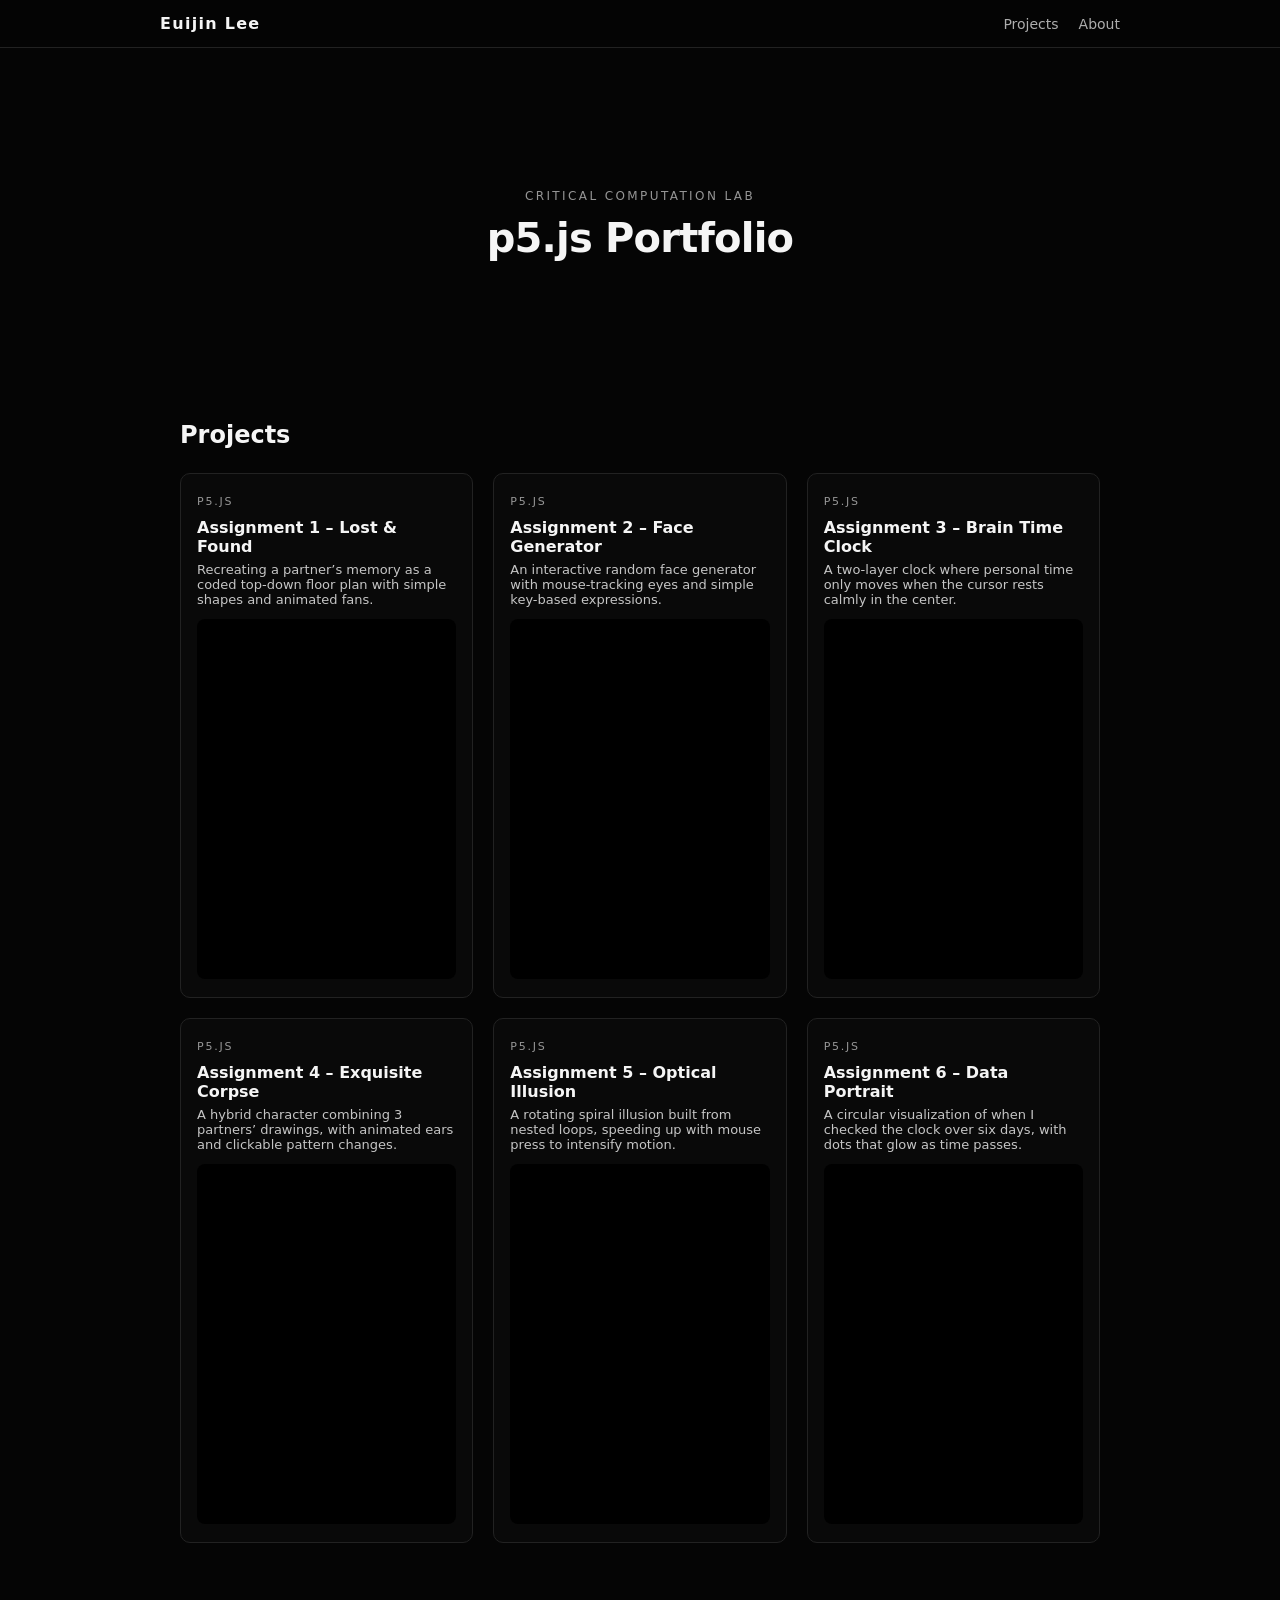
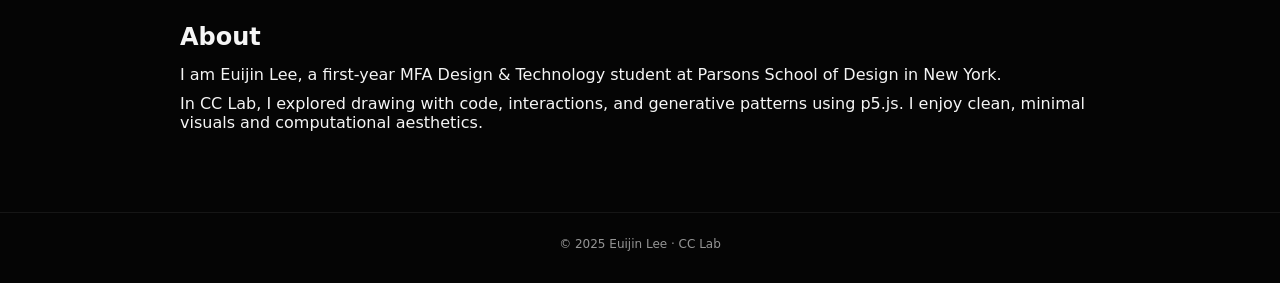
==== index.html @ 7b7f6042 "first commit" ====
<!DOCTYPE html>
<html lang="en">
<head>
    <meta charset="UTF-8" />
    <meta name="viewport" content="width=device-width, initial-scale=1.0" />
    <title>CC Lab Portfolio | Euijin Lee</title>
    <link rel="stylesheet" href="styles.css" />

    <style>
        .project-card {
            cursor: pointer;
            position: relative;
        }

        .project-card iframe {
            pointer-events: auto;
            z-index: 5;
            position: relative;
        }

        .project-card::after {
            content: "";
            position: absolute;
            inset: 0;
            z-index: 1;
        }

        .sketch-embed {
            position: relative;
            z-index: 10;
        }
        .sketch-embed iframe {
            position: relative;
            z-index: 20;
        }
    </style>

</head>

<body>
    <!-- NAVIGATION -->
    <header class="top-nav">
        <div class="nav-inner">
            <div class="nav-logo">Euijin Lee</div>
            <nav class="nav-links">
                <a href="#projects">Projects</a>
                <a href="#about">About</a>
            </nav>
        </div>
    </header>

    <main>
        <!-- HERO -->
        <section class="hero">
            <div class="hero-text">
                <p class="hero-label">Critical Computation Lab</p>
                <h1>p5.js Portfolio</h1>
            </div>
        </section>

        <!-- PROJECTS -->
        <section id="projects" class="section">
            <h2>Projects</h2>

            <div class="project-grid">

                <!-- ---------------- PROJECT 1 ---------------- -->
                <div class="project-card" data-link="project1.html">
                    <span class="project-tag">p5.js</span>
                    <h3>Assignment 1 – Lost & Found</h3>
                    <p>Recreating a partner’s memory as a coded top-down floor plan with simple shapes and animated fans.</p>

                    <div class="sketch-embed">
                        <iframe src="https://editor.p5js.org/leeeuij/full/jVUZoj_84"
                                width="100%" height="360" style="border:0;"></iframe>
                    </div>
                </div>

                <!-- ---------------- PROJECT 2 ---------------- -->
                <div class="project-card" data-link="project2.html">
                    <span class="project-tag">p5.js</span>
                    <h3>Assignment 2 – Face Generator</h3>
                    <p>An interactive random face generator with mouse-tracking eyes and simple key-based expressions.</p>

                    <div class="sketch-embed">
                        <iframe src="https://editor.p5js.org/leeeuij/full/nh2UfPcN7"
                                width="100%" height="360" style="border:0;"></iframe>
                    </div>
                </div>

                <!-- ---------------- PROJECT 3 ---------------- -->
                <div class="project-card" data-link="project3.html">
                    <span class="project-tag">p5.js</span>
                    <h3>Assignment 3 – Brain Time Clock</h3>
                    <p>A two-layer clock where personal time only moves when the cursor rests calmly in the center.</p>

                    <div class="sketch-embed">
                        <iframe src="https://editor.p5js.org/leeeuij/full/_El29lXCB"
                                width="100%" height="360" style="border:0;"></iframe>
                    </div>
                </div>

                <!-- ---------------- PROJECT 4 ---------------- -->
                <div class="project-card" data-link="project4.html">
                    <span class="project-tag">p5.js</span>
                    <h3>Assignment 4 – Exquisite Corpse</h3>
                    <p>A hybrid character combining 3 partners’ drawings, with animated ears and clickable pattern changes.</p>

                    <div class="sketch-embed">
                        <iframe src="https://editor.p5js.org/leeeuij/full/gsJTqck4U"
                                width="100%" height="360" style="border:0;"></iframe>
                    </div>
                </div>

                <!-- ---------------- PROJECT 5 ---------------- -->
                <div class="project-card" data-link="project5.html">
                    <span class="project-tag">p5.js</span>
                    <h3>Assignment 5 – Optical Illusion</h3>
                    <p>A rotating spiral illusion built from nested loops, speeding up with mouse press to intensify motion.</p>

                    <div class="sketch-embed">
                        <iframe src="https://editor.p5js.org/leeeuij/full/_M1pG_n-8"
                                width="100%" height="360" style="border:0;"></iframe>
                    </div>
                </div>

                <!-- ---------------- PROJECT 6 ---------------- -->
                <div class="project-card" data-link="project6.html">
                    <span class="project-tag">p5.js</span>
                    <h3>Assignment 6 – Data Portrait</h3>
                    <p>A circular visualization of when I checked the clock over six days, with dots that glow as time passes.</p>

                    <div class="sketch-embed">
                        <iframe src="https://editor.p5js.org/leeeuij/full/flRmSBU_j"
                                width="100%" height="360" style="border:0;"></iframe>
                    </div>
                </div>

            </div>
        </section>

        <!-- ABOUT -->
        <section id="about" class="section section-about">
            <h2>About</h2>
            <p>
                I am Euijin Lee, a first-year MFA Design & Technology student at Parsons School of Design in New York.
            </p>
            <p>
                In CC Lab, I explored drawing with code, interactions, and generative patterns using p5.js.
                I enjoy clean, minimal visuals and computational aesthetics.
            </p>
        </section>
    </main>

    <!-- FOOTER -->
    <footer class="site-footer">
        <p>© 2025 Euijin Lee · CC Lab</p>
    </footer>

    <!-- Card click → navigate -->
    <script>
        document.querySelectorAll(".project-card").forEach(card => {
            card.addEventListener("click", e => {
                if (e.target.tagName === "IFRAME") return;

                const link = card.getAttribute("data-link");
                if (link) window.location.href = link;
            });
        });
    </script>

</body>
</html>
---- styles.css ----
* {
    margin: 0;
    padding: 0;
    box-sizing: border-box;
}

/* BASE */
body {
    font-family: system-ui, -apple-system, BlinkMacSystemFont, "Segoe UI", sans-serif;
    background: #050505;
    color: #f5f5f5;
}

a {
    color: inherit;
    text-decoration: none;
}

/* MAIN LAYOUT */
main {
    max-width: 960px;
    margin: 0 auto;
    padding: 96px 20px 80px;
}

/* NAVIGATION */
.top-nav {
    position: fixed;
    top: 0;
    width: 100%;
    padding: 14px 20px;
    background: rgba(5, 5, 5, 0.95);
    border-bottom: 1px solid #222;
    z-index: 10;
}

.nav-inner {
    max-width: 960px;
    margin: 0 auto;
    display: flex;
    align-items: center;
    justify-content: space-between;
}

.nav-logo {
    font-size: 16px;
    font-weight: 600;
    letter-spacing: 0.08em;
}

.nav-links {
    display: flex;
    gap: 20px;
}

.nav-links a {
    opacity: 0.7;
    font-size: 14px;
}

.nav-links a:hover {
    opacity: 1;
}

/* HERO */
.hero {
    height: 25vh;
    min-height: 50px;
    display: flex;
    align-items: center;
    justify-content: center;
    margin-top: 20px; /* offset for fixed nav */
    text-align: center;
}

.hero-label {
    font-size: 12px;
    text-transform: uppercase;
    letter-spacing: 0.2em;
    opacity: 0.6;
    margin-bottom: 12px;
}

.hero-text h1 {
    font-size: 40px;
    margin-bottom: 8px;
    letter-spacing: -0.02em;
}

.hero-sub {
    font-size: 14px;
    opacity: 0.75;
}

/* PROJECTS */
.section {
    margin-top: 80px;
}

.section h2 {
    font-size: 24px;
    margin-bottom: 14px;
}

.project-grid {
    margin-top: 24px;
    display: grid;
    grid-template-columns: repeat(auto-fit, minmax(220px, 1fr));
    gap: 20px;
}

.project-card {
    background: #090909;
    border: 1px solid #222;
    border-radius: 10px;
    padding: 16px 16px 18px;
    transition: 0.15s ease;
}

.project-card:hover {
    border-color: #888;
    transform: translateY(-3px);
}

.project-card h3 {
    font-size: 16px;
    margin-bottom: 6px;
}

.project-card p {
    font-size: 13px;
    opacity: 0.8;
}

.project-tag {
    display: inline-block;
    font-size: 11px;
    text-transform: uppercase;
    letter-spacing: 0.16em;
    opacity: 0.6;
    margin-bottom: 10px;
}

/* ABOUT */
.section-about p + p {
    margin-top: 10px;
}

/* FOOTER */
.site-footer {
    border-top: 1px solid #222;
    text-align: center;
    padding: 24px 20px 32px;
    font-size: 12px;
    opacity: 0.6;
}

.sketch-embed {
    margin-top: 12px;
    border-radius: 8px;
    overflow: hidden;
    background: #000;
}

.sketch-embed iframe {
    display: block;
}

.project-link {
    display: inline-block;
    margin-top: 10px;
    font-size: 12px;
    opacity: 0.7;
}

.project-link:hover {
    opacity: 1;
}

.sketch-placeholder {
    padding: 20px;
    text-align: center;
    font-size: 13px;
    opacity: 0.6;
}
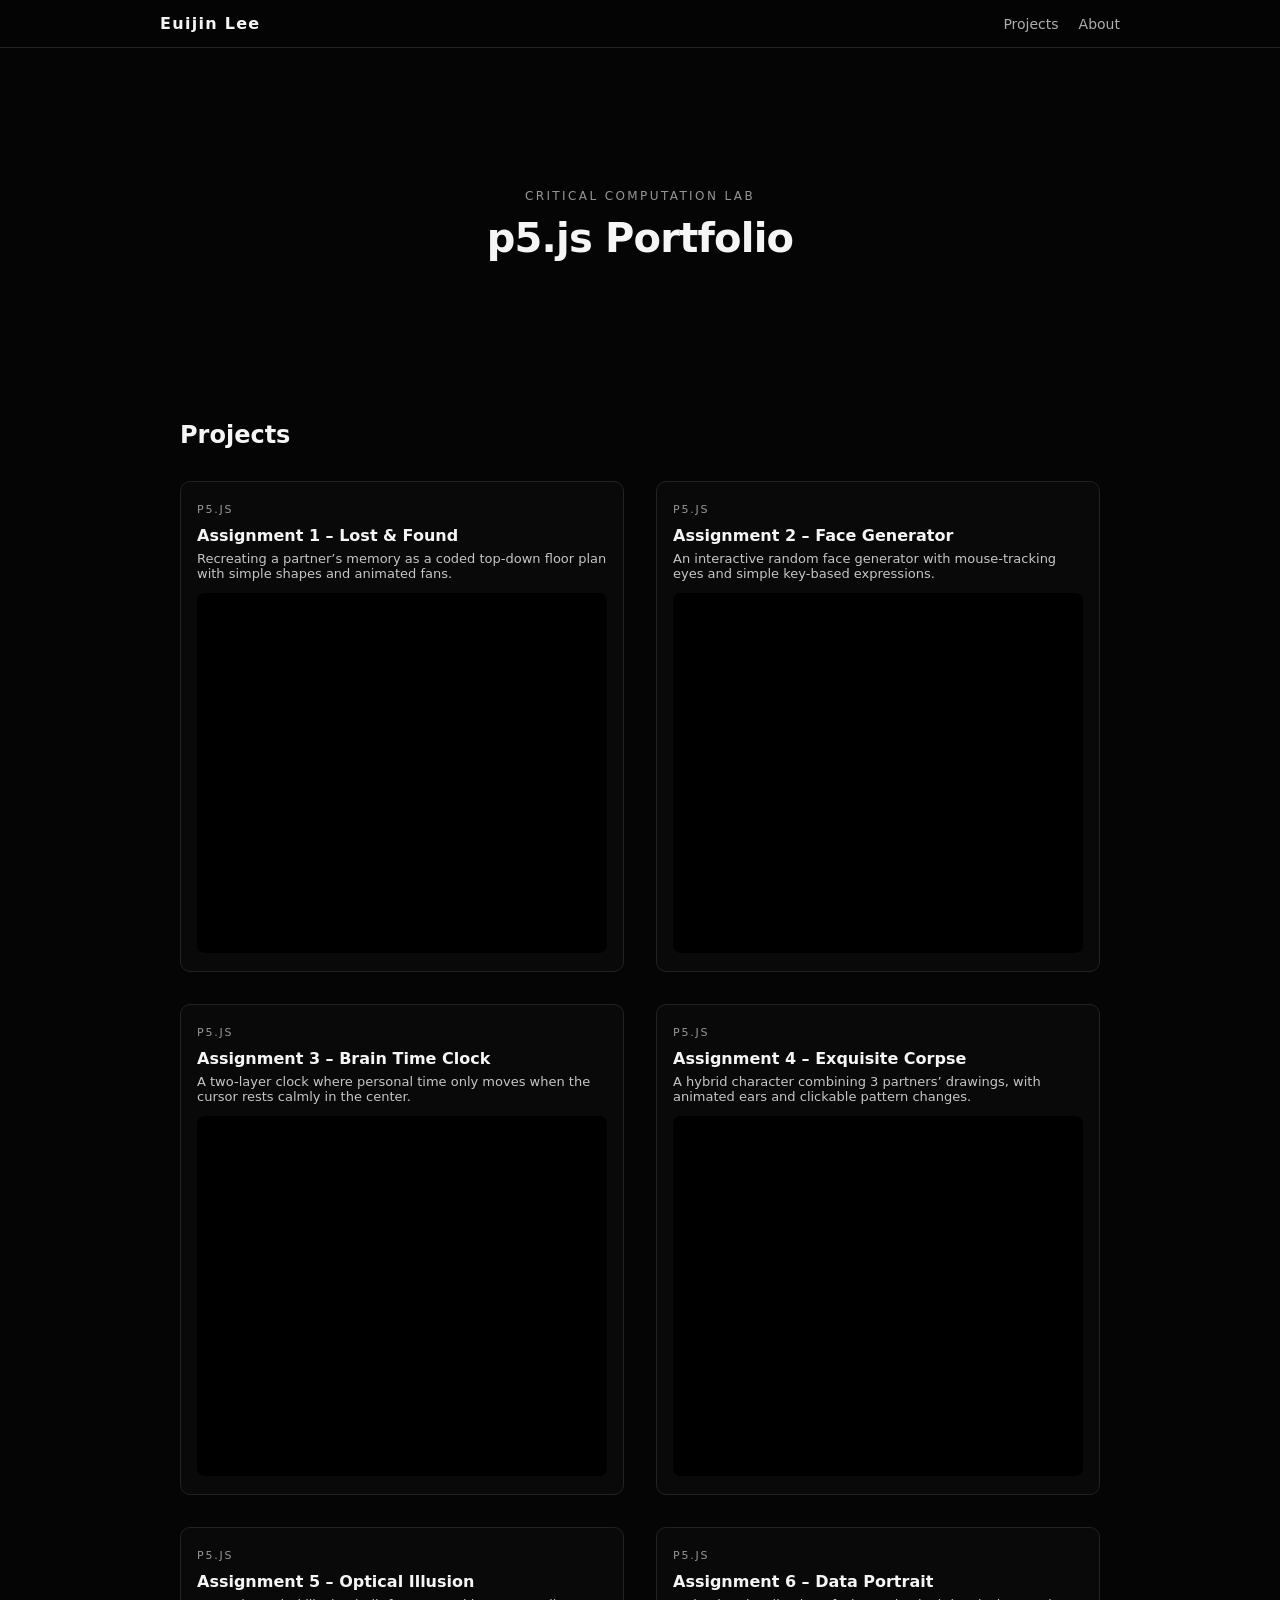
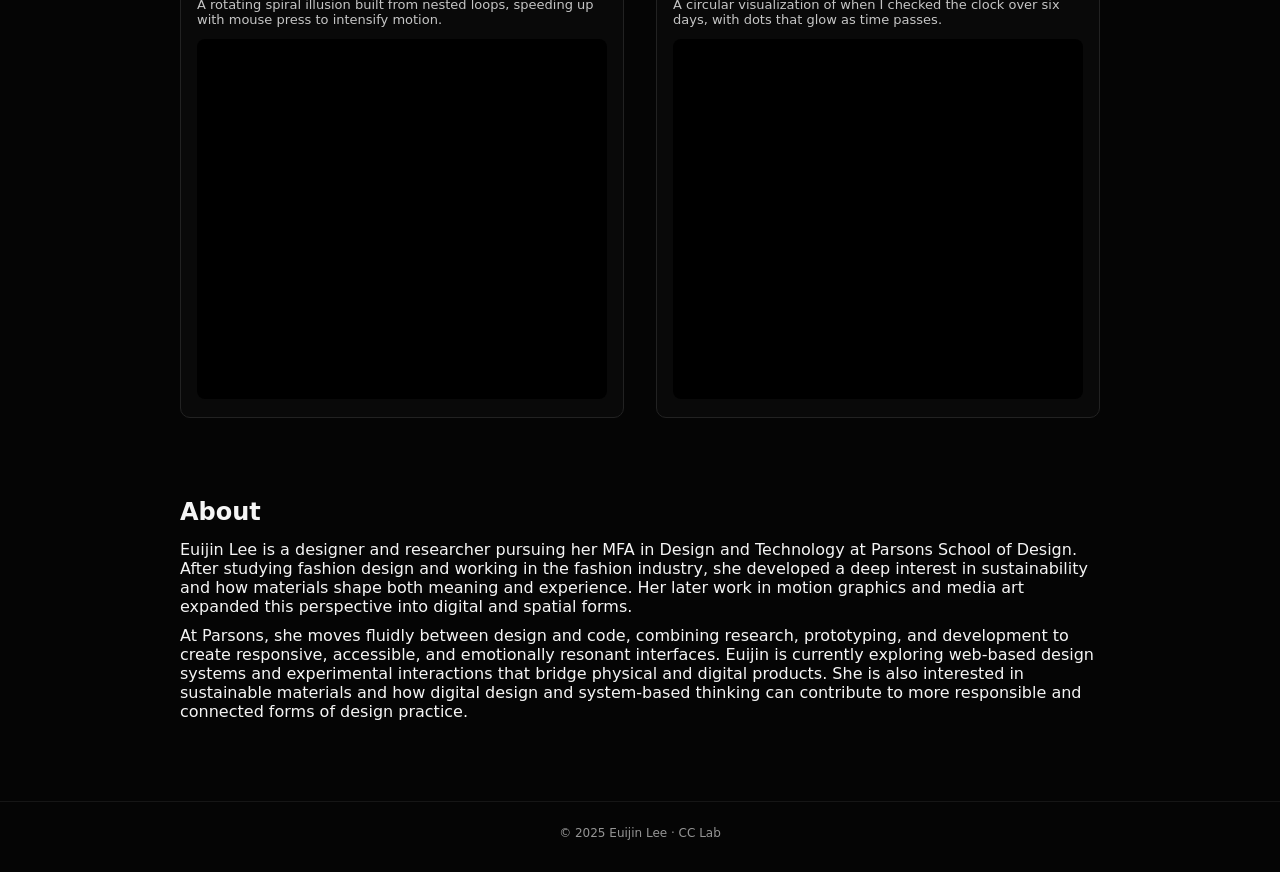
==== commit a806ba04: "update something" ====
--- a/index.html
+++ b/index.html
@@ -143,11 +143,10 @@
         <section id="about" class="section section-about">
             <h2>About</h2>
             <p>
-                I am Euijin Lee, a first-year MFA Design & Technology student at Parsons School of Design in New York.
+                Euijin Lee is a designer and researcher pursuing her MFA in Design and Technology at Parsons School of Design. After studying fashion design and working in the fashion industry, she developed a deep interest in sustainability and how materials shape both meaning and experience. Her later work in motion graphics and media art expanded this perspective into digital and spatial forms.
             </p>
             <p>
-                In CC Lab, I explored drawing with code, interactions, and generative patterns using p5.js.
-                I enjoy clean, minimal visuals and computational aesthetics.
+                At Parsons, she moves fluidly between design and code, combining research, prototyping, and development to create responsive, accessible, and emotionally resonant interfaces. Euijin is currently exploring web-based design systems and experimental interactions that bridge physical and digital products. She is also interested in sustainable materials and how digital design and system-based thinking can contribute to more responsible and connected forms of design practice.
             </p>
         </section>
     </main>
--- a/styles.css
+++ b/styles.css
@@ -104,10 +104,10 @@
 }
 
 .project-grid {
-    margin-top: 24px;
     display: grid;
-    grid-template-columns: repeat(auto-fit, minmax(220px, 1fr));
-    gap: 20px;
+    grid-template-columns: repeat(2, 1fr); 
+    gap: 32px; 
+    margin-top: 32px;
 }
 
 .project-card {
@@ -185,3 +185,8 @@
     opacity: 0.6;
 }
 
+@media (max-width: 768px) {
+    .project-grid {
+        grid-template-columns: 1fr;
+    }
+}
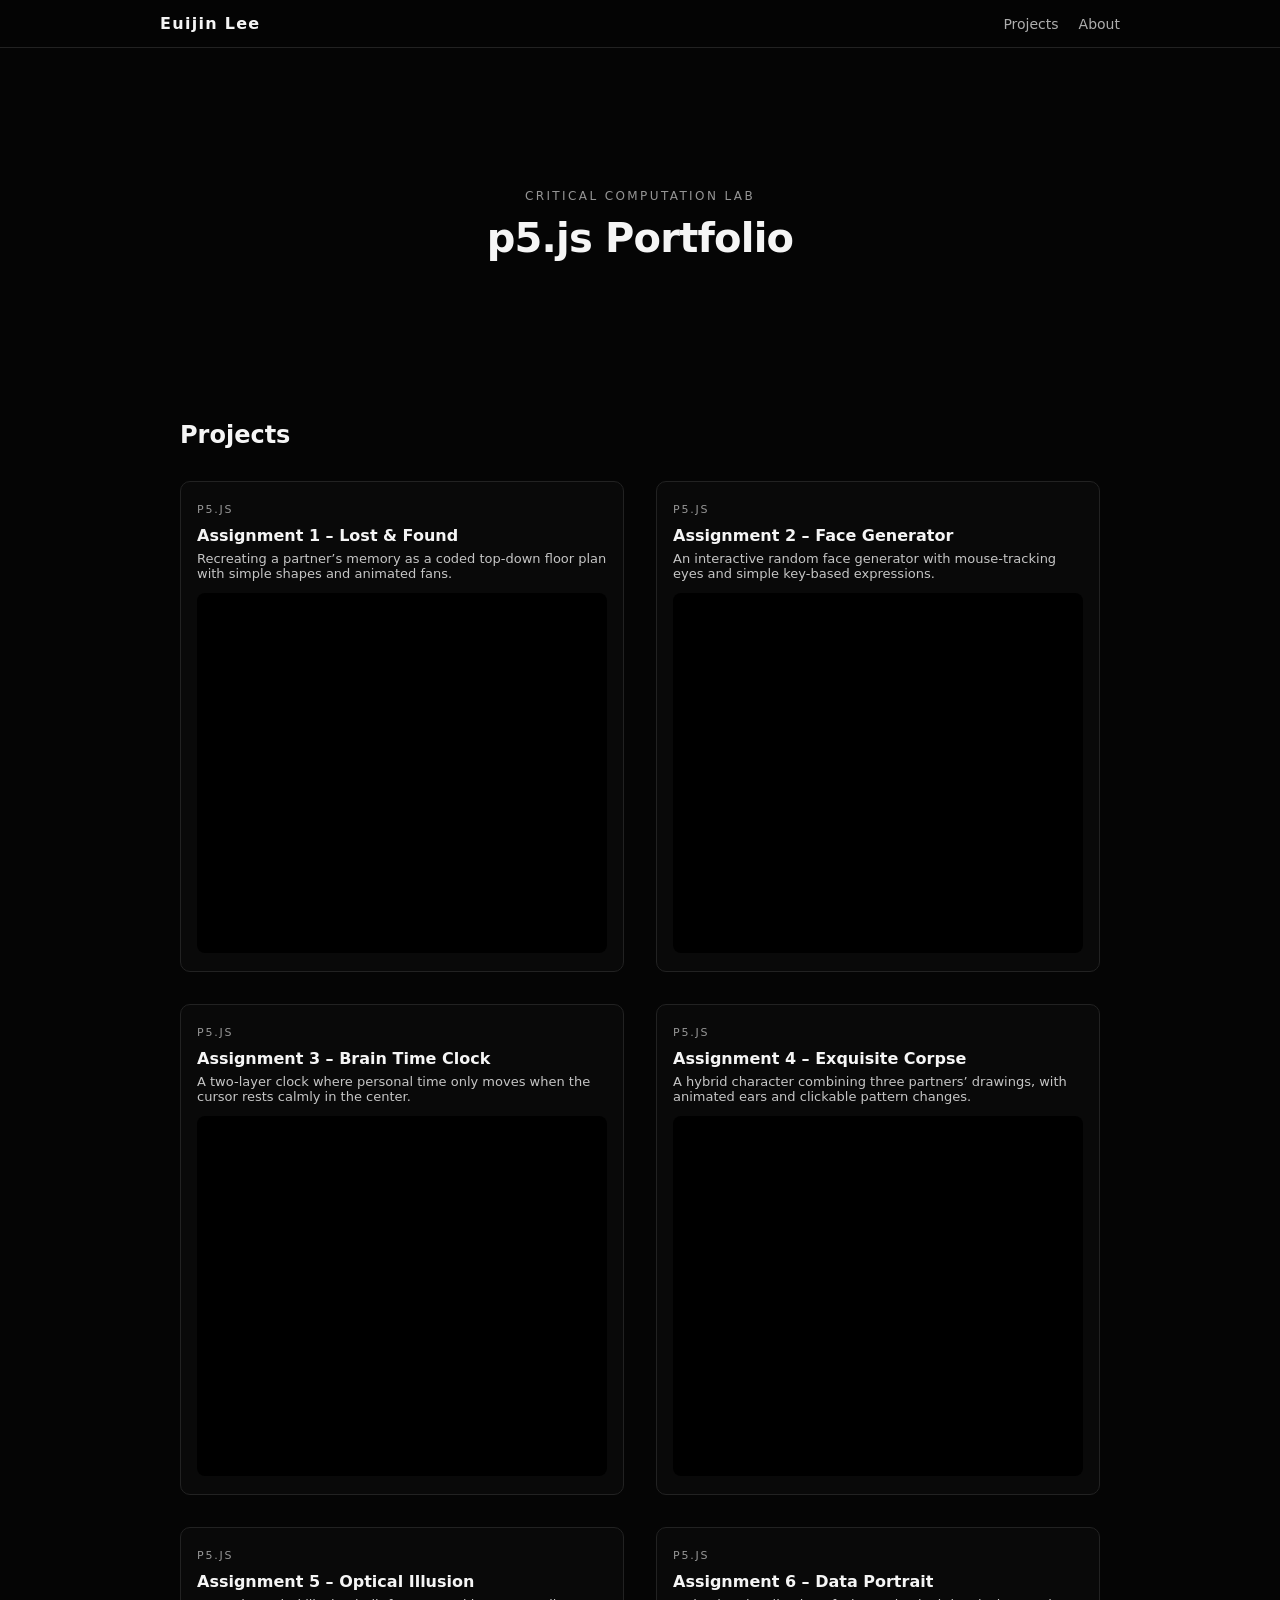
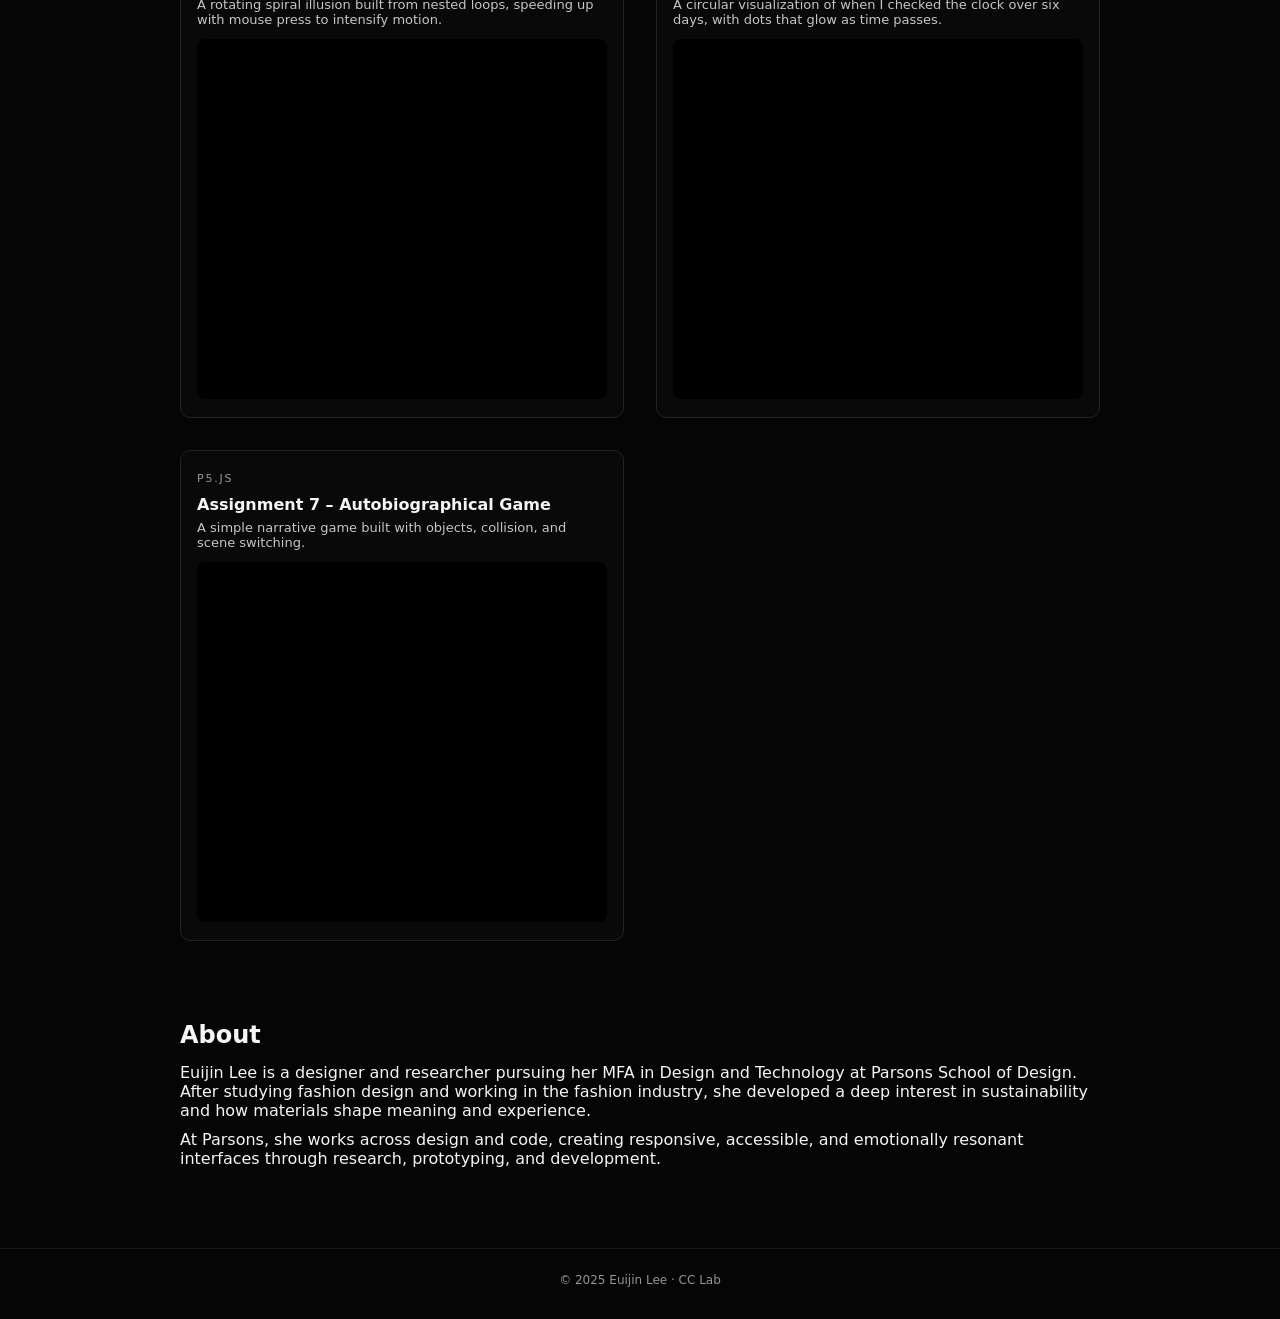
==== commit 563710f9: "update something" ====
--- a/index.html
+++ b/index.html
@@ -29,12 +29,12 @@
             position: relative;
             z-index: 10;
         }
+
         .sketch-embed iframe {
             position: relative;
             z-index: 20;
         }
     </style>
-
 </head>
 
 <body>
@@ -64,74 +64,79 @@
 
             <div class="project-grid">
 
-                <!-- ---------------- PROJECT 1 ---------------- -->
+                <!-- PROJECT 1 -->
                 <div class="project-card" data-link="project1.html">
                     <span class="project-tag">p5.js</span>
                     <h3>Assignment 1 – Lost & Found</h3>
                     <p>Recreating a partner’s memory as a coded top-down floor plan with simple shapes and animated fans.</p>
-
                     <div class="sketch-embed">
                         <iframe src="https://editor.p5js.org/leeeuij/full/jVUZoj_84"
                                 width="100%" height="360" style="border:0;"></iframe>
                     </div>
                 </div>
 
-                <!-- ---------------- PROJECT 2 ---------------- -->
+                <!-- PROJECT 2 -->
                 <div class="project-card" data-link="project2.html">
                     <span class="project-tag">p5.js</span>
                     <h3>Assignment 2 – Face Generator</h3>
                     <p>An interactive random face generator with mouse-tracking eyes and simple key-based expressions.</p>
-
                     <div class="sketch-embed">
                         <iframe src="https://editor.p5js.org/leeeuij/full/nh2UfPcN7"
                                 width="100%" height="360" style="border:0;"></iframe>
                     </div>
                 </div>
 
-                <!-- ---------------- PROJECT 3 ---------------- -->
+                <!-- PROJECT 3 -->
                 <div class="project-card" data-link="project3.html">
                     <span class="project-tag">p5.js</span>
                     <h3>Assignment 3 – Brain Time Clock</h3>
                     <p>A two-layer clock where personal time only moves when the cursor rests calmly in the center.</p>
-
                     <div class="sketch-embed">
                         <iframe src="https://editor.p5js.org/leeeuij/full/_El29lXCB"
                                 width="100%" height="360" style="border:0;"></iframe>
                     </div>
                 </div>
 
-                <!-- ---------------- PROJECT 4 ---------------- -->
+                <!-- PROJECT 4 -->
                 <div class="project-card" data-link="project4.html">
                     <span class="project-tag">p5.js</span>
                     <h3>Assignment 4 – Exquisite Corpse</h3>
-                    <p>A hybrid character combining 3 partners’ drawings, with animated ears and clickable pattern changes.</p>
-
+                    <p>A hybrid character combining three partners’ drawings, with animated ears and clickable pattern changes.</p>
                     <div class="sketch-embed">
                         <iframe src="https://editor.p5js.org/leeeuij/full/gsJTqck4U"
                                 width="100%" height="360" style="border:0;"></iframe>
                     </div>
                 </div>
 
-                <!-- ---------------- PROJECT 5 ---------------- -->
+                <!-- PROJECT 5 -->
                 <div class="project-card" data-link="project5.html">
                     <span class="project-tag">p5.js</span>
                     <h3>Assignment 5 – Optical Illusion</h3>
                     <p>A rotating spiral illusion built from nested loops, speeding up with mouse press to intensify motion.</p>
-
                     <div class="sketch-embed">
                         <iframe src="https://editor.p5js.org/leeeuij/full/_M1pG_n-8"
                                 width="100%" height="360" style="border:0;"></iframe>
                     </div>
                 </div>
 
-                <!-- ---------------- PROJECT 6 ---------------- -->
+                <!-- PROJECT 6 -->
                 <div class="project-card" data-link="project6.html">
                     <span class="project-tag">p5.js</span>
                     <h3>Assignment 6 – Data Portrait</h3>
                     <p>A circular visualization of when I checked the clock over six days, with dots that glow as time passes.</p>
-
                     <div class="sketch-embed">
                         <iframe src="https://editor.p5js.org/leeeuij/full/flRmSBU_j"
+                                width="100%" height="360" style="border:0;"></iframe>
+                    </div>
+                </div>
+
+                <!-- PROJECT 7 -->
+                <div class="project-card" data-link="project7.html">
+                    <span class="project-tag">p5.js</span>
+                    <h3>Assignment 7 – Autobiographical Game</h3>
+                    <p>A simple narrative game built with objects, collision, and scene switching.</p>
+                    <div class="sketch-embed">
+                        <iframe src="https://editor.p5js.org/leeeuij/full/vsJub7PW0"
                                 width="100%" height="360" style="border:0;"></iframe>
                     </div>
                 </div>
@@ -143,10 +148,13 @@
         <section id="about" class="section section-about">
             <h2>About</h2>
             <p>
-                Euijin Lee is a designer and researcher pursuing her MFA in Design and Technology at Parsons School of Design. After studying fashion design and working in the fashion industry, she developed a deep interest in sustainability and how materials shape both meaning and experience. Her later work in motion graphics and media art expanded this perspective into digital and spatial forms.
+                Euijin Lee is a designer and researcher pursuing her MFA in Design and Technology at Parsons School of Design.
+                After studying fashion design and working in the fashion industry, she developed a deep interest in
+                sustainability and how materials shape meaning and experience.
             </p>
             <p>
-                At Parsons, she moves fluidly between design and code, combining research, prototyping, and development to create responsive, accessible, and emotionally resonant interfaces. Euijin is currently exploring web-based design systems and experimental interactions that bridge physical and digital products. She is also interested in sustainable materials and how digital design and system-based thinking can contribute to more responsible and connected forms of design practice.
+                At Parsons, she works across design and code, creating responsive, accessible, and emotionally resonant
+                interfaces through research, prototyping, and development.
             </p>
         </section>
     </main>
@@ -161,7 +169,6 @@
         document.querySelectorAll(".project-card").forEach(card => {
             card.addEventListener("click", e => {
                 if (e.target.tagName === "IFRAME") return;
-
                 const link = card.getAttribute("data-link");
                 if (link) window.location.href = link;
             });
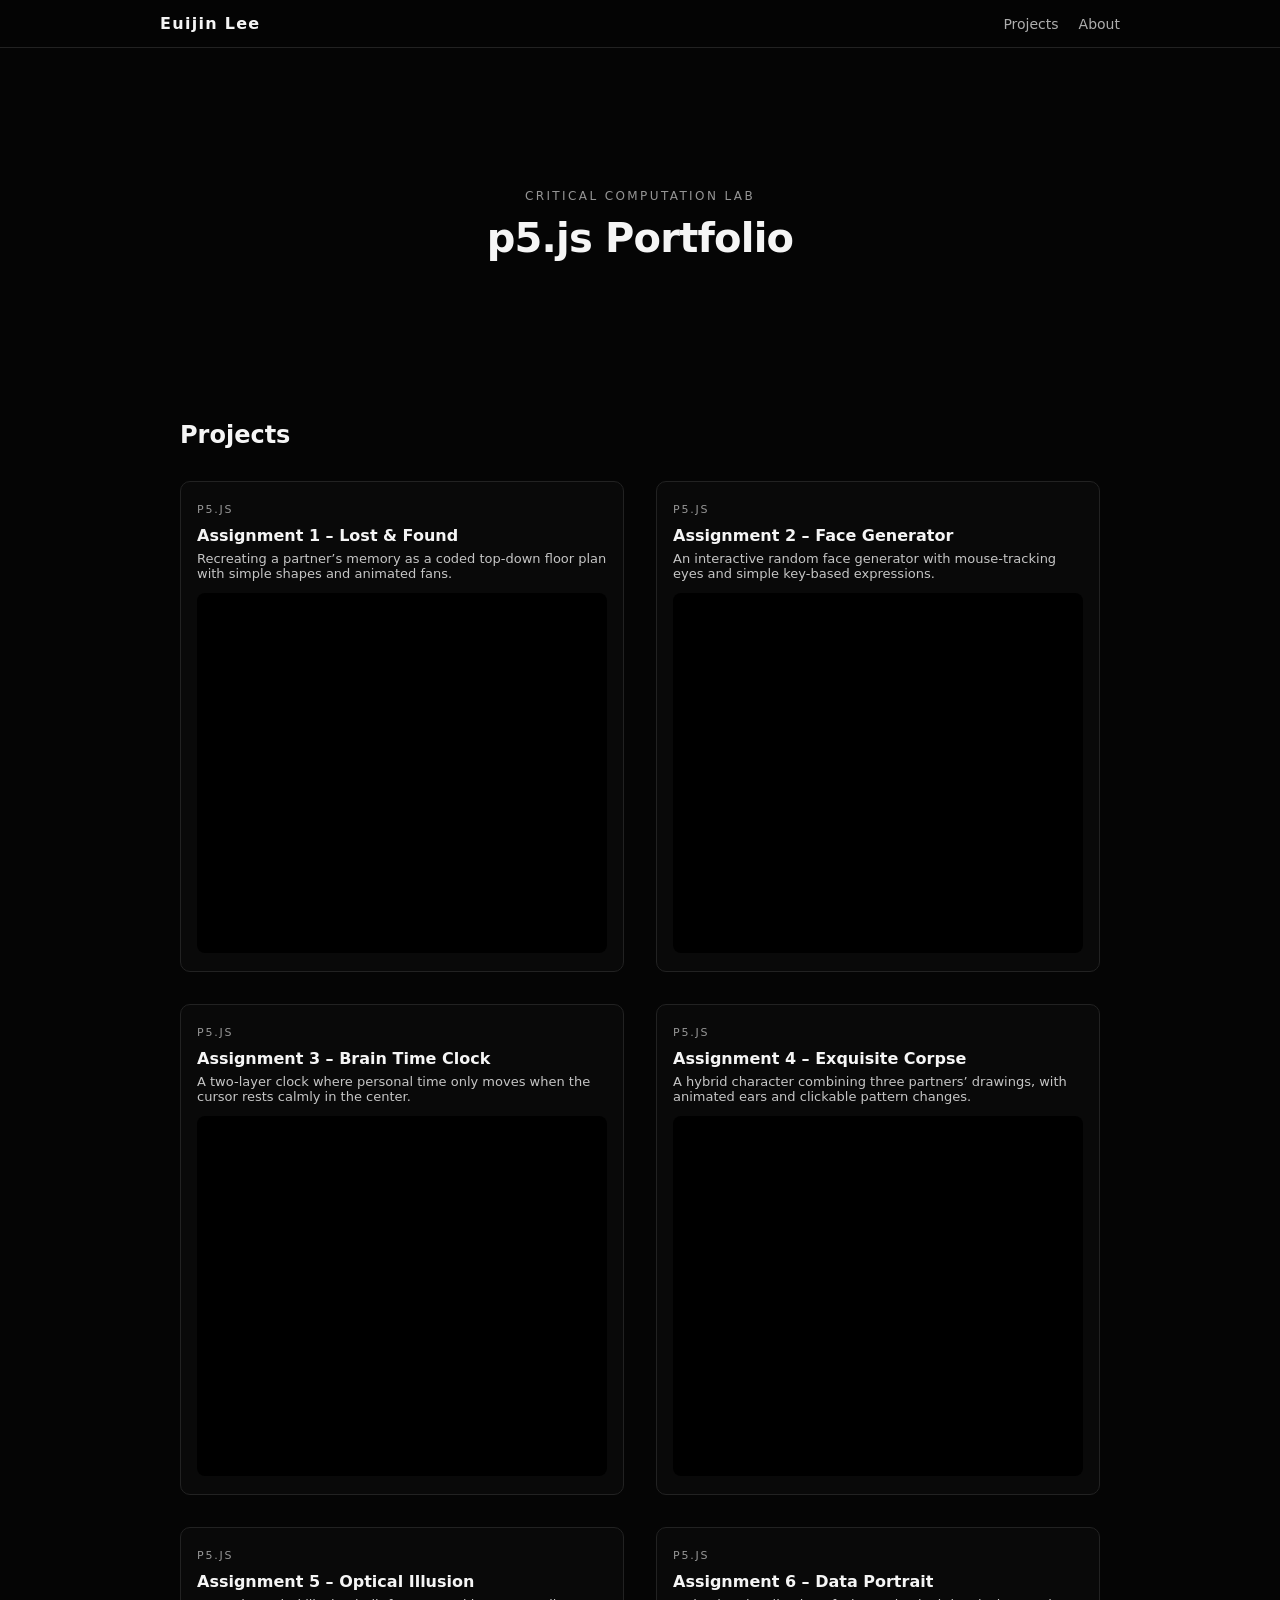
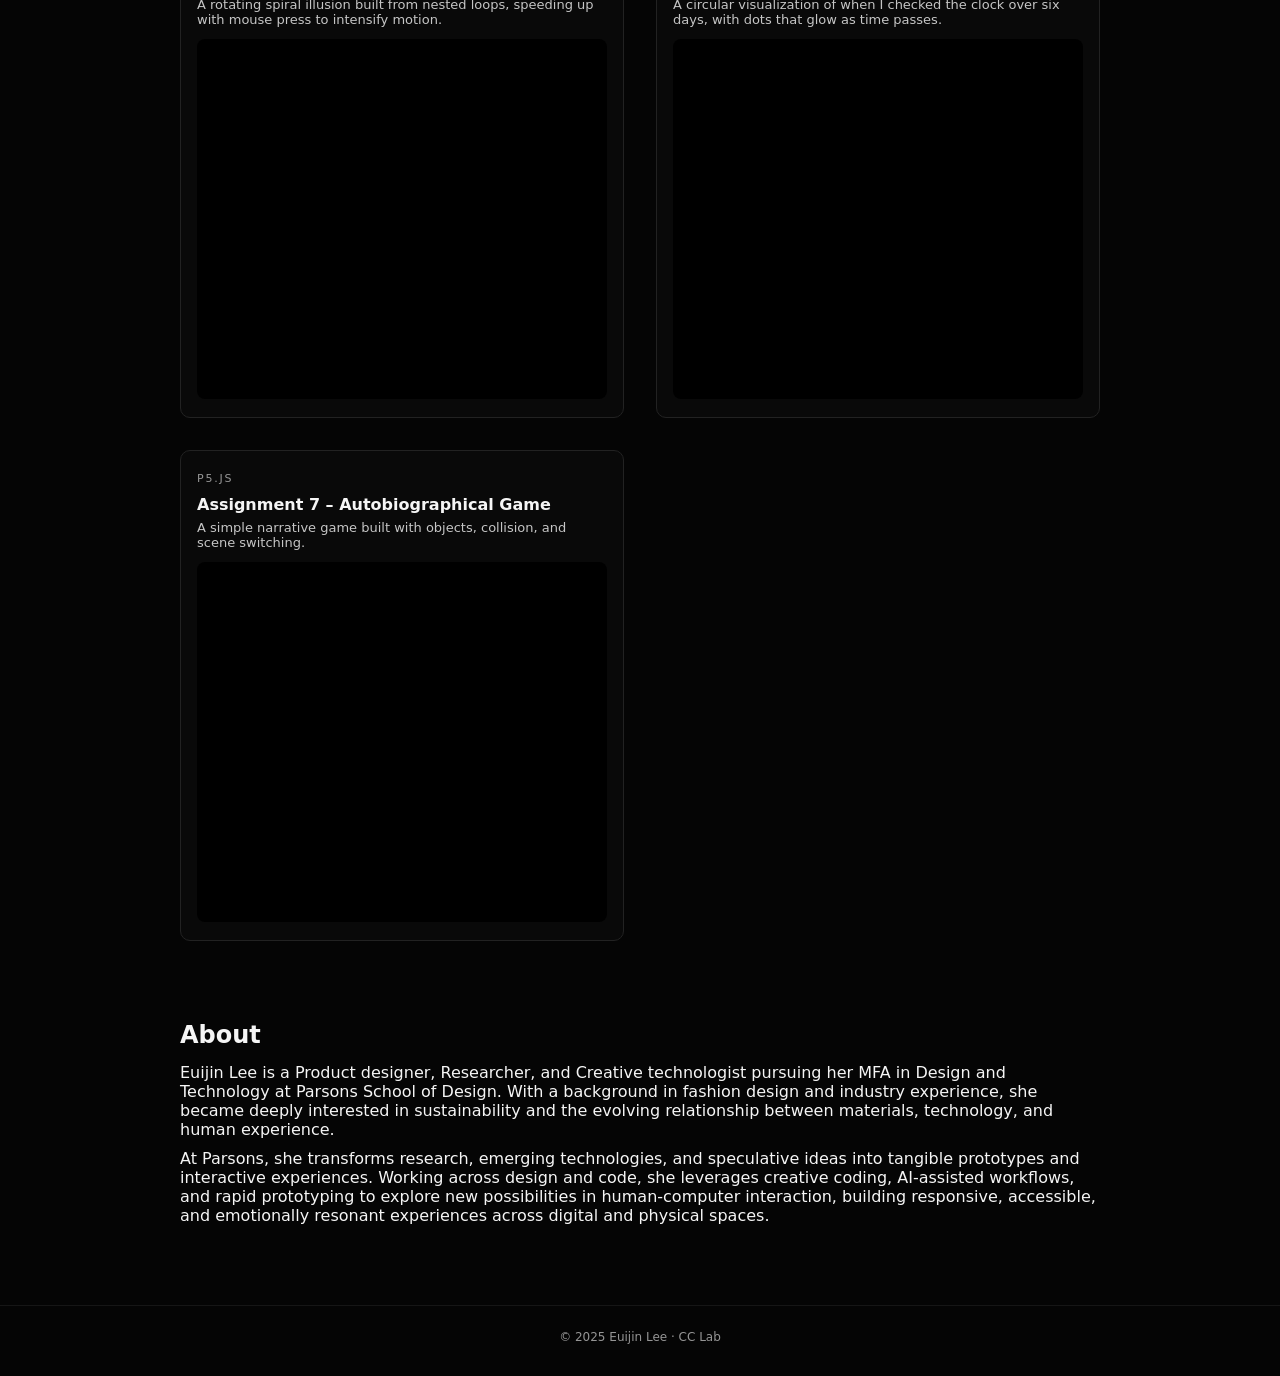
==== commit 93da3295: "Update index.html" ====
--- a/index.html
+++ b/index.html
@@ -148,13 +148,13 @@
         <section id="about" class="section section-about">
             <h2>About</h2>
             <p>
-                Euijin Lee is a designer and researcher pursuing her MFA in Design and Technology at Parsons School of Design.
-                After studying fashion design and working in the fashion industry, she developed a deep interest in
-                sustainability and how materials shape meaning and experience.
+                Euijin Lee is a Product designer, Researcher, and Creative technologist pursuing her MFA in Design and Technology at Parsons School of Design.
+                With a background in fashion design and industry experience,
+                she became deeply interested in sustainability and the evolving relationship between materials, technology, and human experience.
             </p>
             <p>
-                At Parsons, she works across design and code, creating responsive, accessible, and emotionally resonant
-                interfaces through research, prototyping, and development.
+                At Parsons, she transforms research, emerging technologies, and speculative ideas into tangible prototypes and interactive experiences.
+                Working across design and code, she leverages creative coding, AI-assisted workflows, and rapid prototyping to explore new possibilities in human-computer interaction, building responsive, accessible, and emotionally resonant experiences across digital and physical spaces.
             </p>
         </section>
     </main>
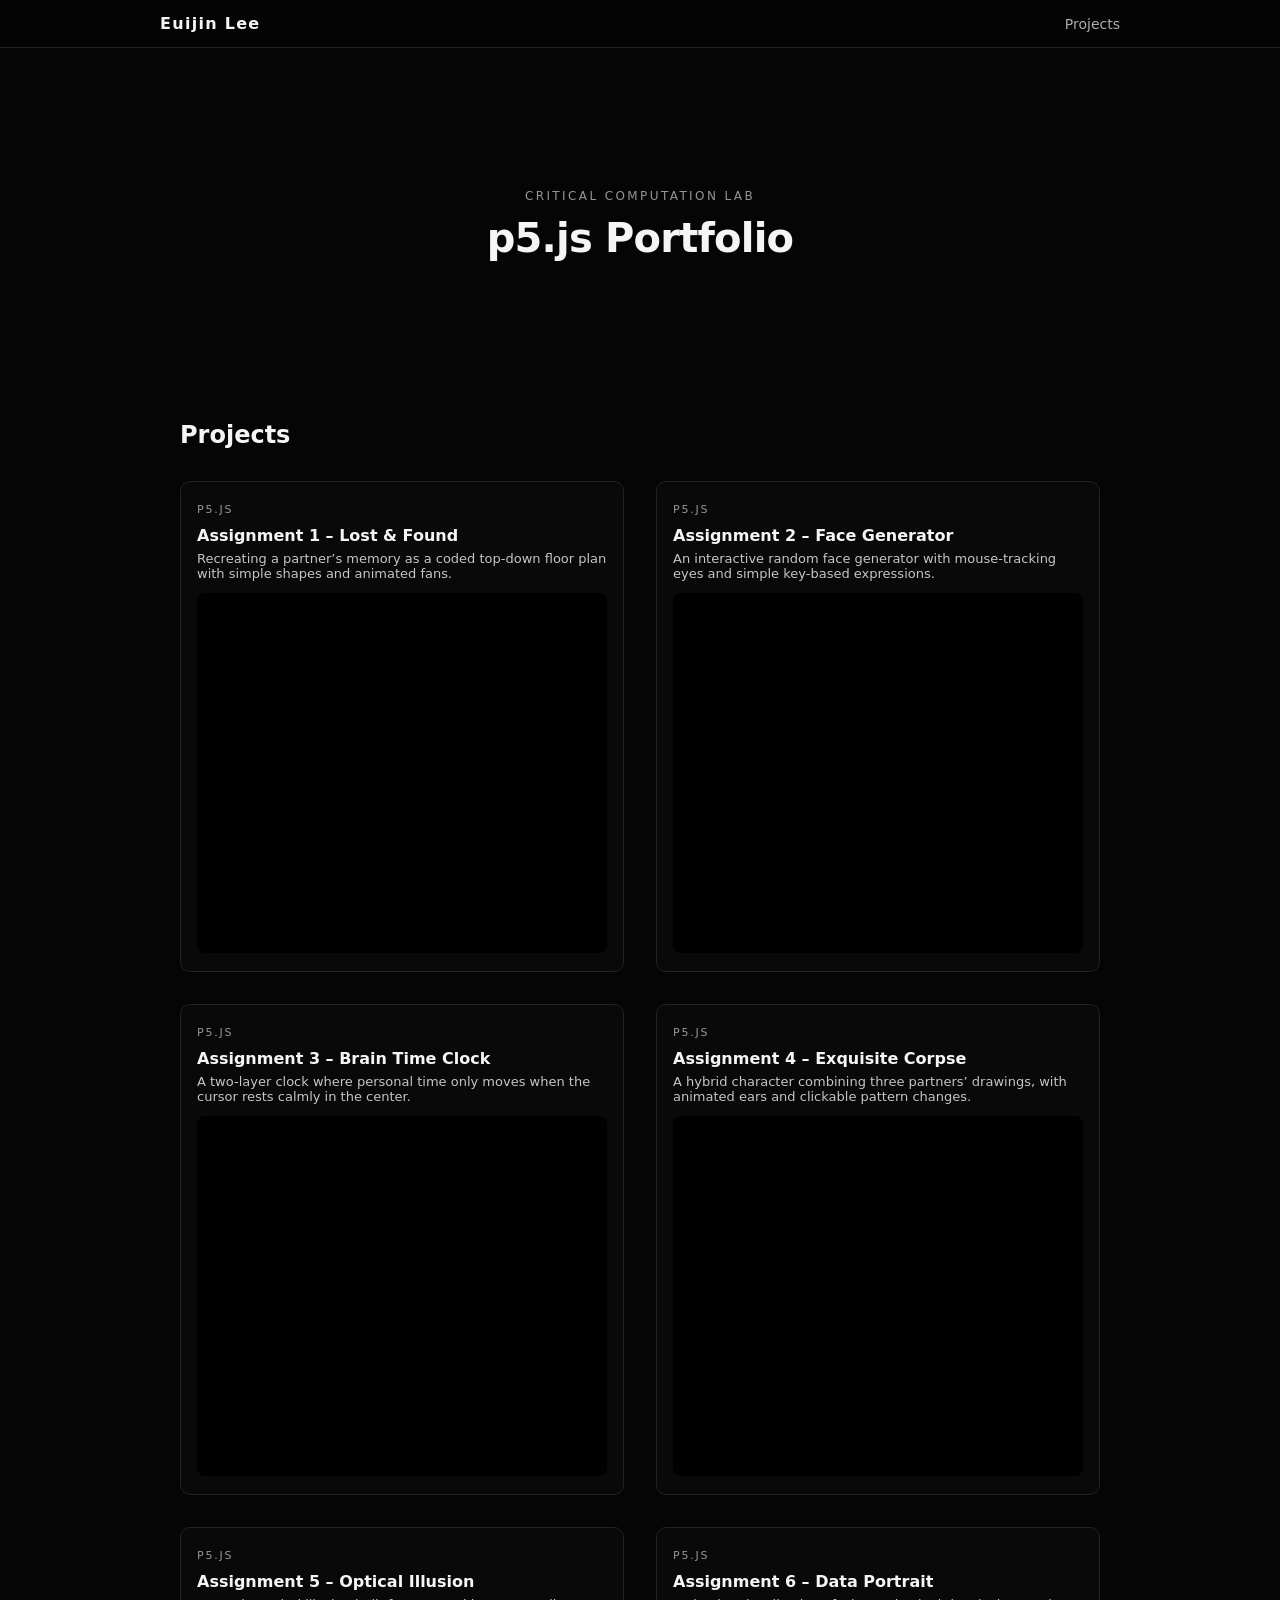
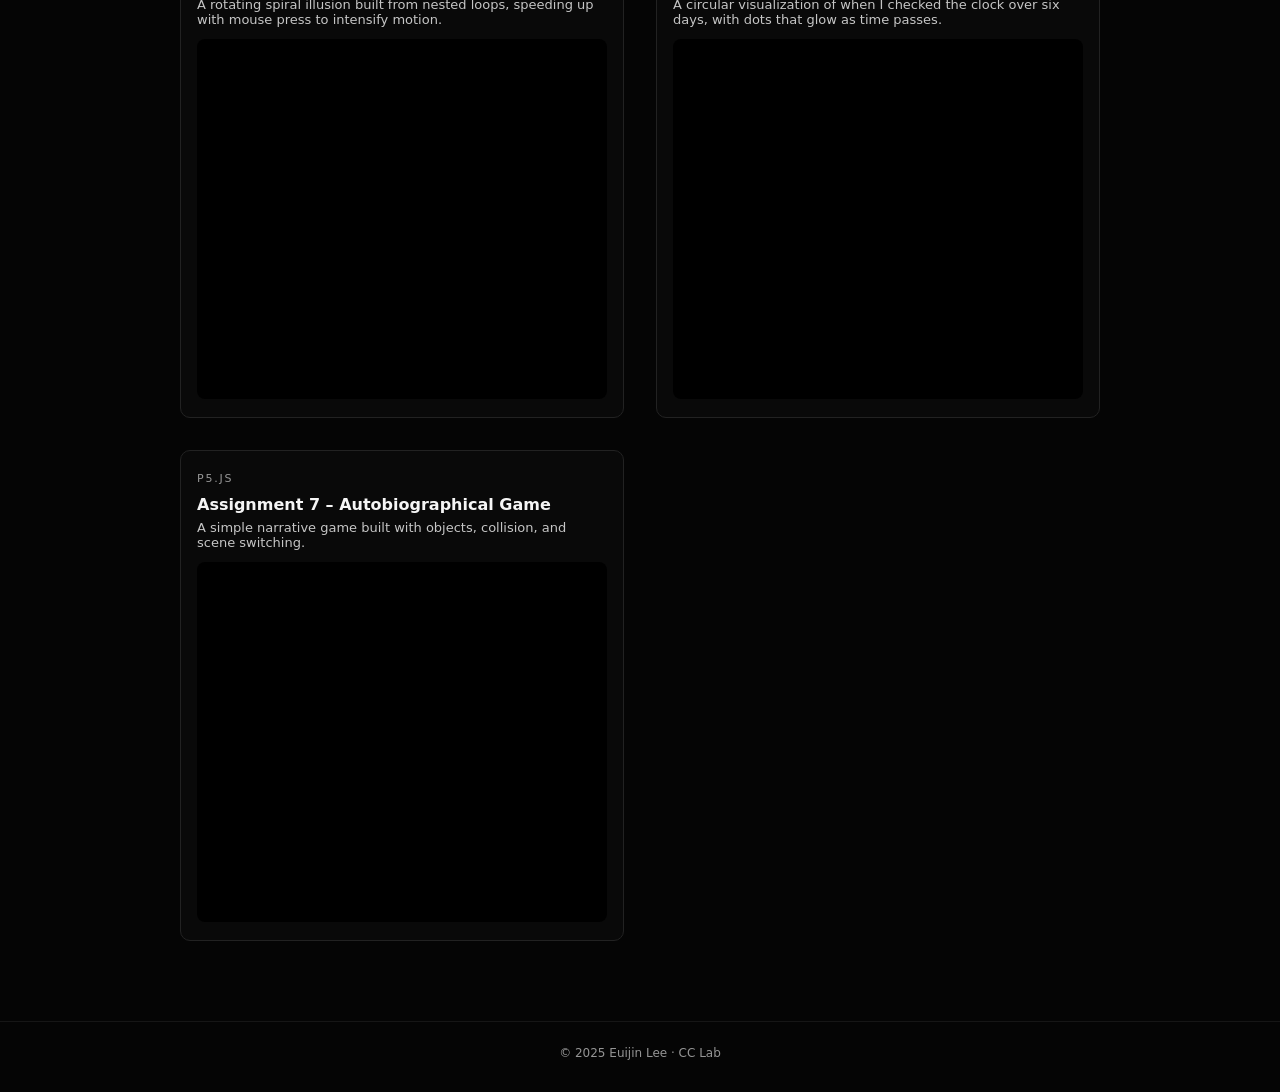
==== commit 458dc99b: "Update index.html" ====
--- a/index.html
+++ b/index.html
@@ -44,7 +44,6 @@
             <div class="nav-logo">Euijin Lee</div>
             <nav class="nav-links">
                 <a href="#projects">Projects</a>
-                <a href="#about">About</a>
             </nav>
         </div>
     </header>
@@ -144,19 +143,7 @@
             </div>
         </section>
 
-        <!-- ABOUT -->
-        <section id="about" class="section section-about">
-            <h2>About</h2>
-            <p>
-                Euijin Lee is a Product designer, Researcher, and Creative technologist pursuing her MFA in Design and Technology at Parsons School of Design.
-                With a background in fashion design and industry experience,
-                she became deeply interested in sustainability and the evolving relationship between materials, technology, and human experience.
-            </p>
-            <p>
-                At Parsons, she transforms research, emerging technologies, and speculative ideas into tangible prototypes and interactive experiences.
-                Working across design and code, she leverages creative coding, AI-assisted workflows, and rapid prototyping to explore new possibilities in human-computer interaction, building responsive, accessible, and emotionally resonant experiences across digital and physical spaces.
-            </p>
-        </section>
+       
     </main>
 
     <!-- FOOTER -->
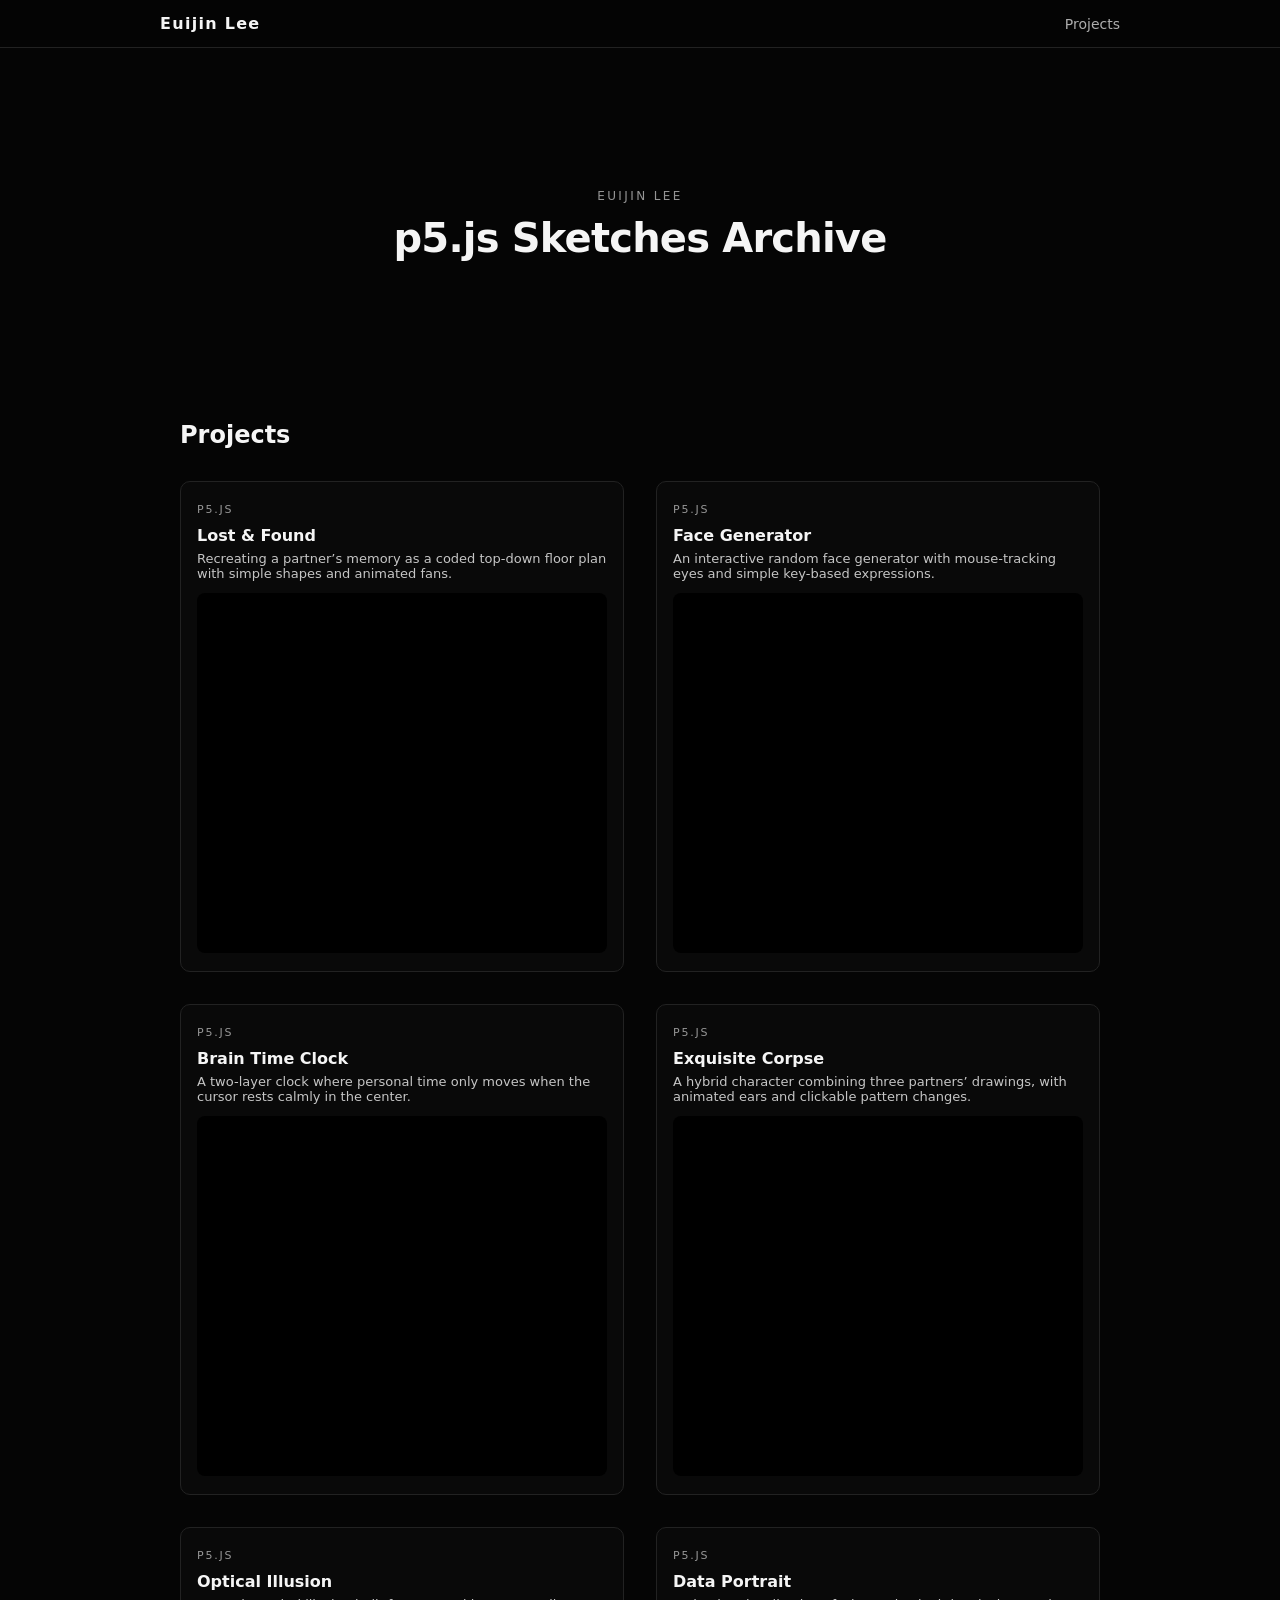
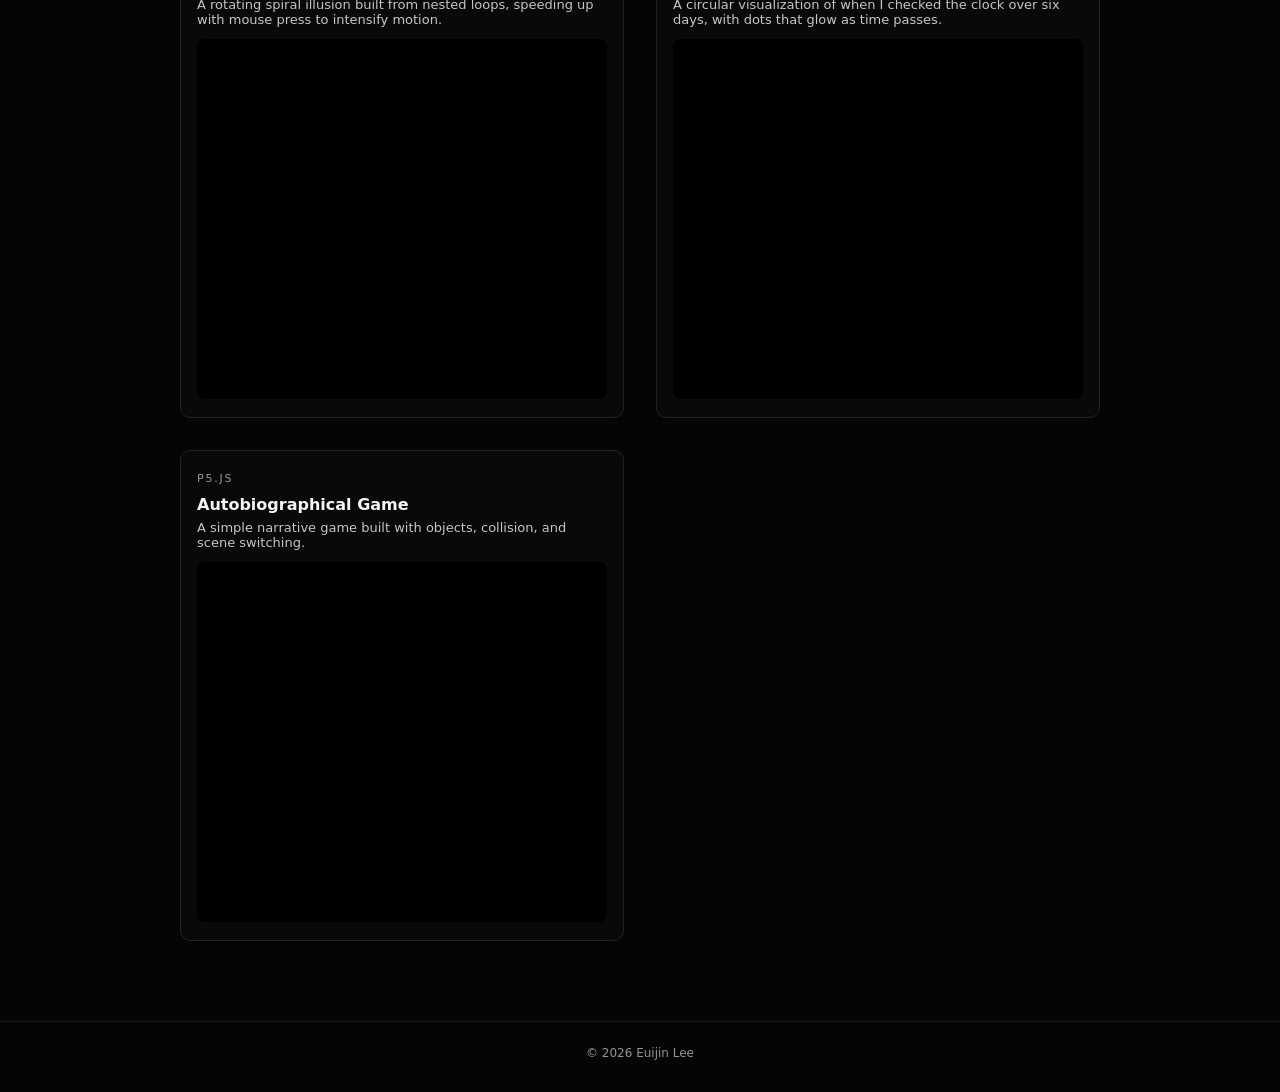
==== commit e3ce32cc: "Update index.html" ====
--- a/index.html
+++ b/index.html
@@ -3,7 +3,7 @@
 <head>
     <meta charset="UTF-8" />
     <meta name="viewport" content="width=device-width, initial-scale=1.0" />
-    <title>CC Lab Portfolio | Euijin Lee</title>
+    <title>p5.js Sketches Archive | Euijin Lee</title>
     <link rel="stylesheet" href="styles.css" />
 
     <style>
@@ -52,8 +52,8 @@
         <!-- HERO -->
         <section class="hero">
             <div class="hero-text">
-                <p class="hero-label">Critical Computation Lab</p>
-                <h1>p5.js Portfolio</h1>
+                <p class="hero-label">Euijin Lee</p>
+                <h1>p5.js Sketches Archive</h1>
             </div>
         </section>
 
@@ -66,7 +66,7 @@
                 <!-- PROJECT 1 -->
                 <div class="project-card" data-link="project1.html">
                     <span class="project-tag">p5.js</span>
-                    <h3>Assignment 1 – Lost & Found</h3>
+                    <h3>Lost & Found</h3>
                     <p>Recreating a partner’s memory as a coded top-down floor plan with simple shapes and animated fans.</p>
                     <div class="sketch-embed">
                         <iframe src="https://editor.p5js.org/leeeuij/full/jVUZoj_84"
@@ -77,7 +77,7 @@
                 <!-- PROJECT 2 -->
                 <div class="project-card" data-link="project2.html">
                     <span class="project-tag">p5.js</span>
-                    <h3>Assignment 2 – Face Generator</h3>
+                    <h3>Face Generator</h3>
                     <p>An interactive random face generator with mouse-tracking eyes and simple key-based expressions.</p>
                     <div class="sketch-embed">
                         <iframe src="https://editor.p5js.org/leeeuij/full/nh2UfPcN7"
@@ -88,7 +88,7 @@
                 <!-- PROJECT 3 -->
                 <div class="project-card" data-link="project3.html">
                     <span class="project-tag">p5.js</span>
-                    <h3>Assignment 3 – Brain Time Clock</h3>
+                    <h3>Brain Time Clock</h3>
                     <p>A two-layer clock where personal time only moves when the cursor rests calmly in the center.</p>
                     <div class="sketch-embed">
                         <iframe src="https://editor.p5js.org/leeeuij/full/_El29lXCB"
@@ -99,7 +99,7 @@
                 <!-- PROJECT 4 -->
                 <div class="project-card" data-link="project4.html">
                     <span class="project-tag">p5.js</span>
-                    <h3>Assignment 4 – Exquisite Corpse</h3>
+                    <h3>Exquisite Corpse</h3>
                     <p>A hybrid character combining three partners’ drawings, with animated ears and clickable pattern changes.</p>
                     <div class="sketch-embed">
                         <iframe src="https://editor.p5js.org/leeeuij/full/gsJTqck4U"
@@ -110,7 +110,7 @@
                 <!-- PROJECT 5 -->
                 <div class="project-card" data-link="project5.html">
                     <span class="project-tag">p5.js</span>
-                    <h3>Assignment 5 – Optical Illusion</h3>
+                    <h3>Optical Illusion</h3>
                     <p>A rotating spiral illusion built from nested loops, speeding up with mouse press to intensify motion.</p>
                     <div class="sketch-embed">
                         <iframe src="https://editor.p5js.org/leeeuij/full/_M1pG_n-8"
@@ -121,7 +121,7 @@
                 <!-- PROJECT 6 -->
                 <div class="project-card" data-link="project6.html">
                     <span class="project-tag">p5.js</span>
-                    <h3>Assignment 6 – Data Portrait</h3>
+                    <h3>Data Portrait</h3>
                     <p>A circular visualization of when I checked the clock over six days, with dots that glow as time passes.</p>
                     <div class="sketch-embed">
                         <iframe src="https://editor.p5js.org/leeeuij/full/flRmSBU_j"
@@ -132,7 +132,7 @@
                 <!-- PROJECT 7 -->
                 <div class="project-card" data-link="project7.html">
                     <span class="project-tag">p5.js</span>
-                    <h3>Assignment 7 – Autobiographical Game</h3>
+                    <h3>Autobiographical Game</h3>
                     <p>A simple narrative game built with objects, collision, and scene switching.</p>
                     <div class="sketch-embed">
                         <iframe src="https://editor.p5js.org/leeeuij/full/vsJub7PW0"
@@ -148,7 +148,7 @@
 
     <!-- FOOTER -->
     <footer class="site-footer">
-        <p>© 2025 Euijin Lee · CC Lab</p>
+        <p>© 2026 Euijin Lee</p>
     </footer>
 
     <!-- Card click → navigate -->
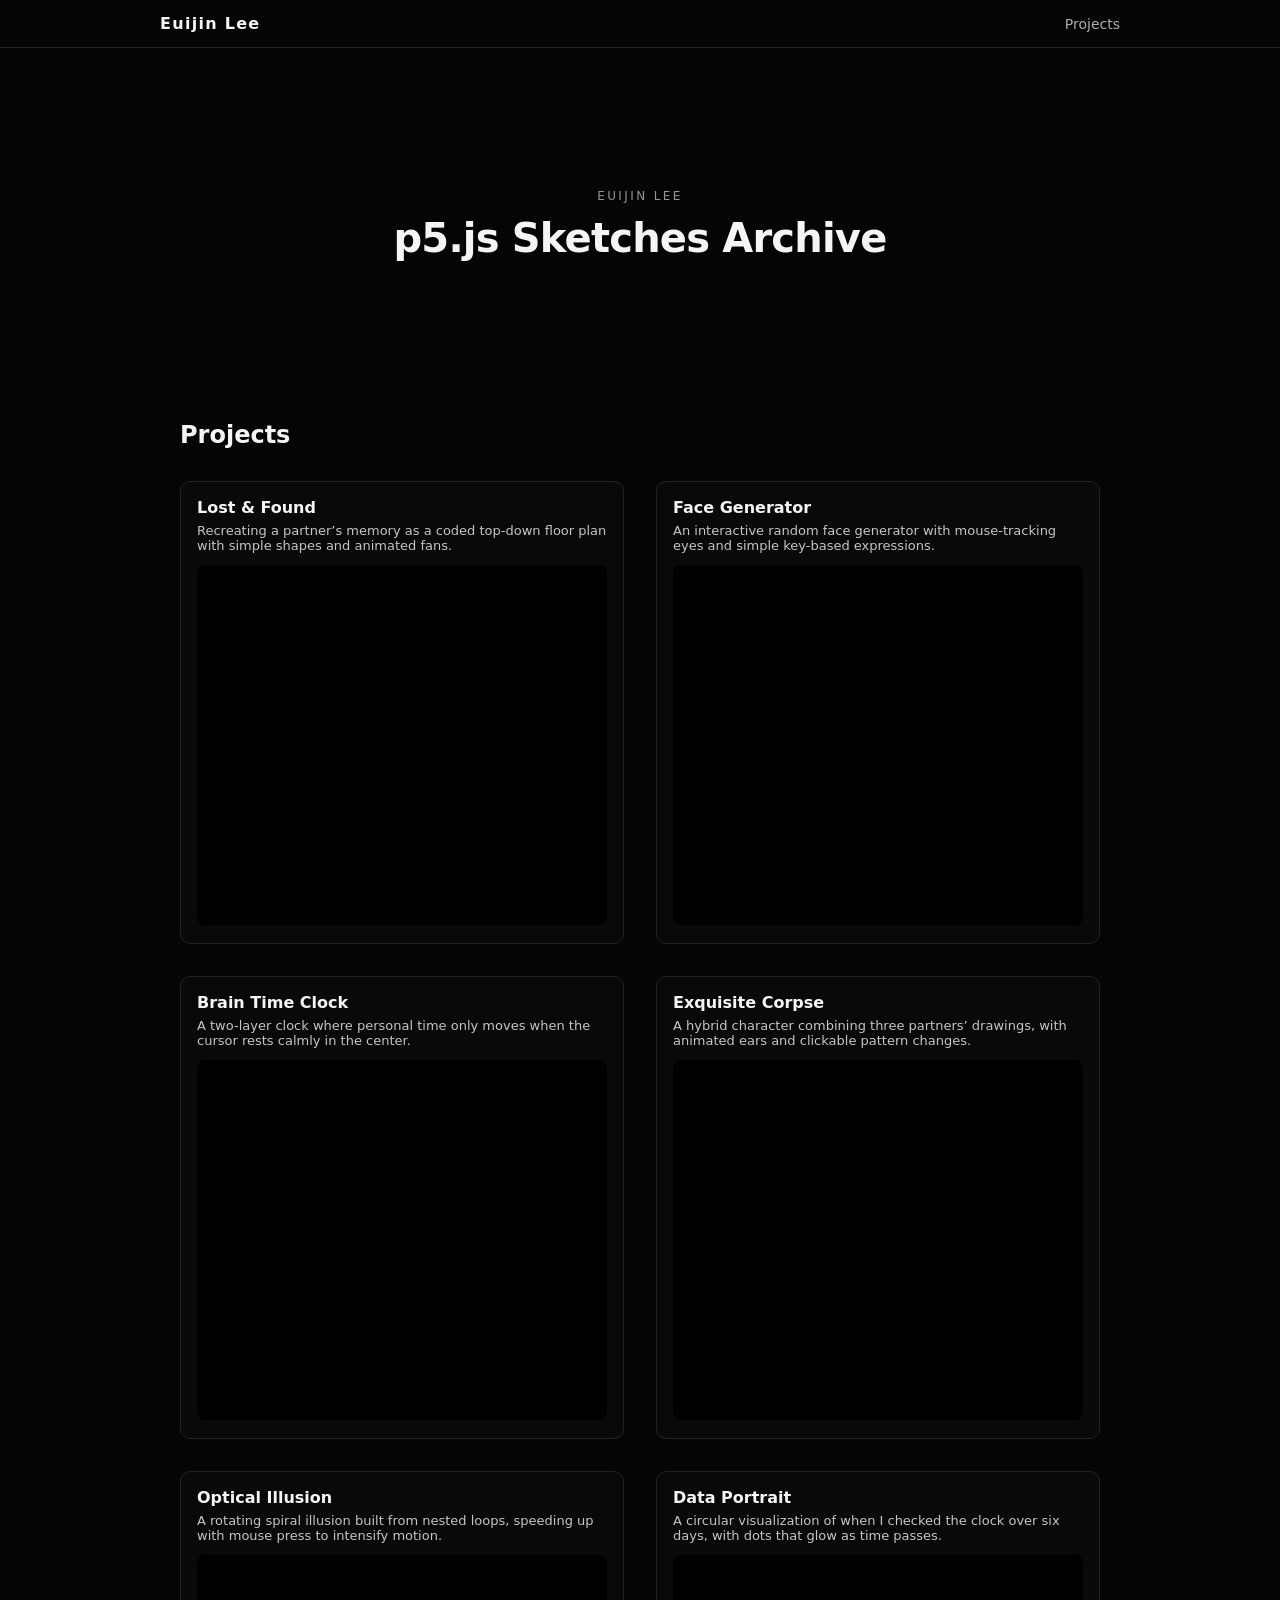
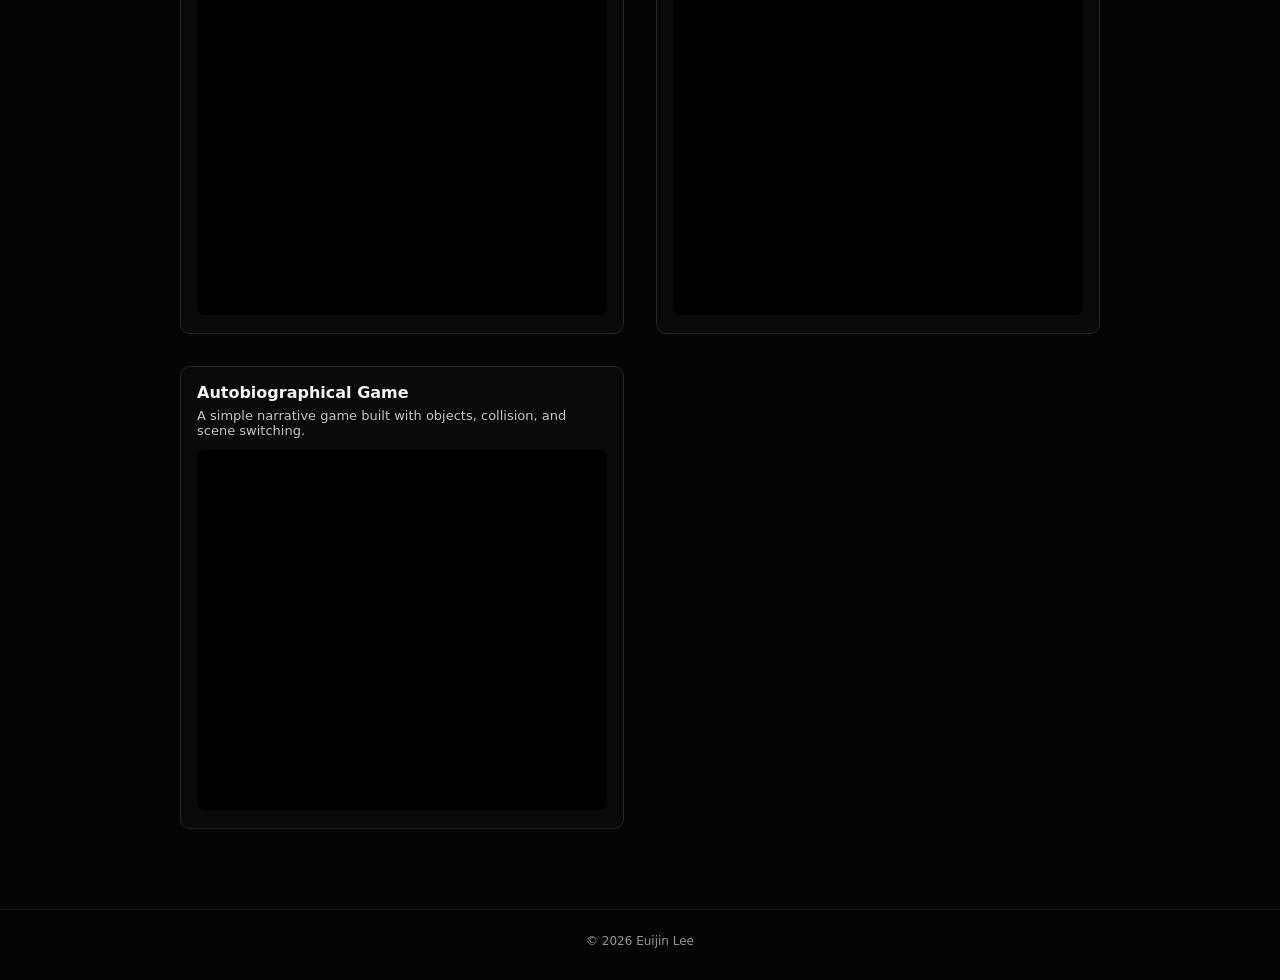
==== commit 558e8316: "Update index.html" ====
--- a/index.html
+++ b/index.html
@@ -3,7 +3,7 @@
 <head>
     <meta charset="UTF-8" />
     <meta name="viewport" content="width=device-width, initial-scale=1.0" />
-    <title>p5.js Sketches Archive | Euijin Lee</title>
+    <title>p5.js Sketches | Euijin Lee</title>
     <link rel="stylesheet" href="styles.css" />
 
     <style>
@@ -65,7 +65,7 @@
 
                 <!-- PROJECT 1 -->
                 <div class="project-card" data-link="project1.html">
-                    <span class="project-tag">p5.js</span>
+                    
                     <h3>Lost & Found</h3>
                     <p>Recreating a partner’s memory as a coded top-down floor plan with simple shapes and animated fans.</p>
                     <div class="sketch-embed">
@@ -76,7 +76,7 @@
 
                 <!-- PROJECT 2 -->
                 <div class="project-card" data-link="project2.html">
-                    <span class="project-tag">p5.js</span>
+                    
                     <h3>Face Generator</h3>
                     <p>An interactive random face generator with mouse-tracking eyes and simple key-based expressions.</p>
                     <div class="sketch-embed">
@@ -87,7 +87,7 @@
 
                 <!-- PROJECT 3 -->
                 <div class="project-card" data-link="project3.html">
-                    <span class="project-tag">p5.js</span>
+                    
                     <h3>Brain Time Clock</h3>
                     <p>A two-layer clock where personal time only moves when the cursor rests calmly in the center.</p>
                     <div class="sketch-embed">
@@ -98,7 +98,7 @@
 
                 <!-- PROJECT 4 -->
                 <div class="project-card" data-link="project4.html">
-                    <span class="project-tag">p5.js</span>
+                   
                     <h3>Exquisite Corpse</h3>
                     <p>A hybrid character combining three partners’ drawings, with animated ears and clickable pattern changes.</p>
                     <div class="sketch-embed">
@@ -109,7 +109,7 @@
 
                 <!-- PROJECT 5 -->
                 <div class="project-card" data-link="project5.html">
-                    <span class="project-tag">p5.js</span>
+                    
                     <h3>Optical Illusion</h3>
                     <p>A rotating spiral illusion built from nested loops, speeding up with mouse press to intensify motion.</p>
                     <div class="sketch-embed">
@@ -120,7 +120,7 @@
 
                 <!-- PROJECT 6 -->
                 <div class="project-card" data-link="project6.html">
-                    <span class="project-tag">p5.js</span>
+                    
                     <h3>Data Portrait</h3>
                     <p>A circular visualization of when I checked the clock over six days, with dots that glow as time passes.</p>
                     <div class="sketch-embed">
@@ -131,7 +131,7 @@
 
                 <!-- PROJECT 7 -->
                 <div class="project-card" data-link="project7.html">
-                    <span class="project-tag">p5.js</span>
+                    
                     <h3>Autobiographical Game</h3>
                     <p>A simple narrative game built with objects, collision, and scene switching.</p>
                     <div class="sketch-embed">
